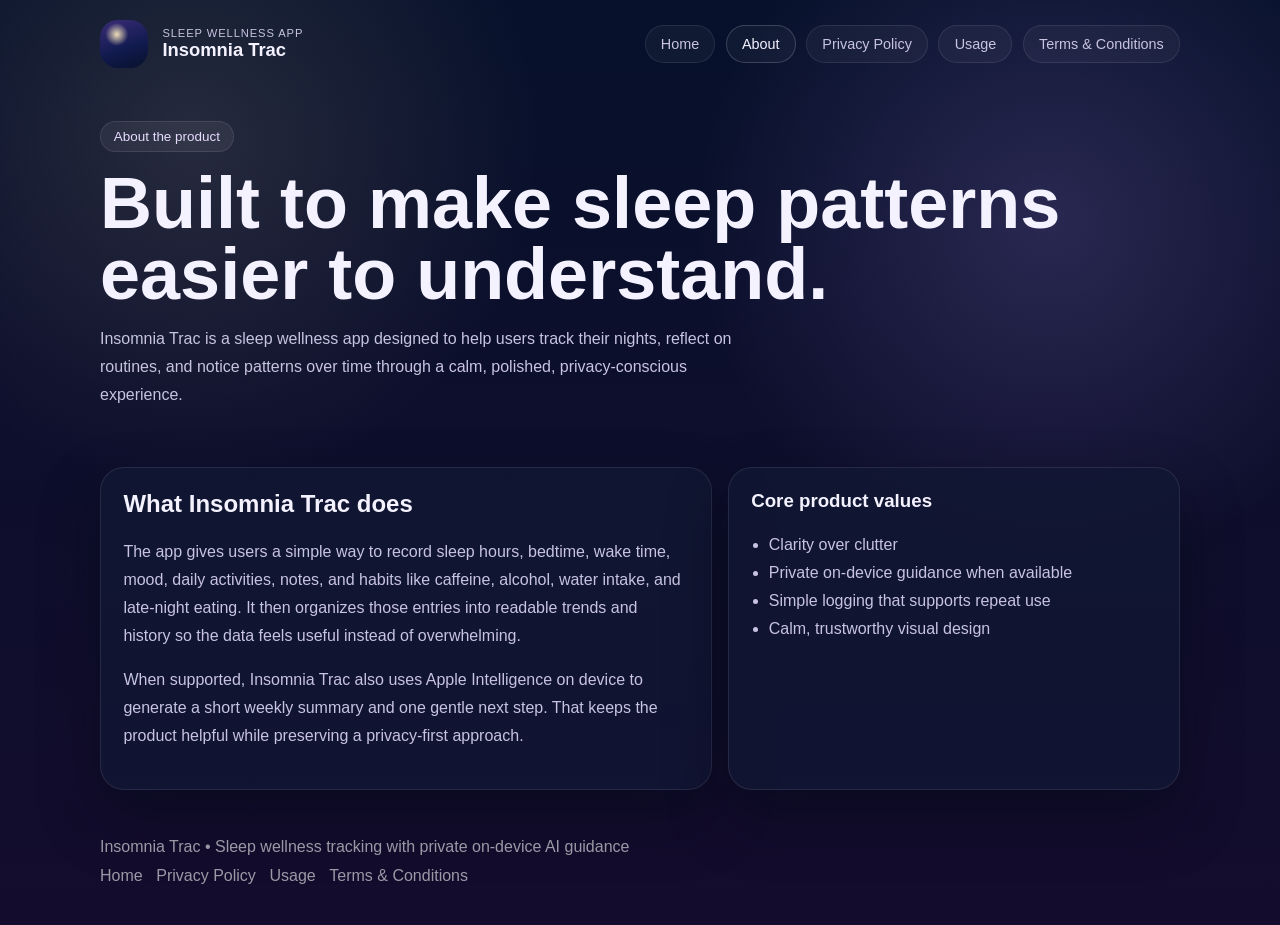
==== docs/about.html @ d86b2721 "Add About page for Insomnia Trac app This file provides an overview of the Insomnia Trac app, detail" ====
<!DOCTYPE html>
<html lang="en">
<head>
    <meta charset="UTF-8">
    <meta name="viewport" content="width=device-width, initial-scale=1.0">
    <title>About | Insomnia Trac</title>
    <meta name="description" content="Learn about Insomnia Trac, a sleep wellness app focused on logging patterns and private on-device AI guidance.">
    <style>
        :root {
            --bg-top: #07112b;
            --bg-bottom: #140c2d;
            --panel: rgba(17, 24, 52, 0.78);
            --line: rgba(255, 255, 255, 0.09);
            --text: #f4f2ff;
            --muted: #c7c3e0;
            --accent-soft: #e7dcff;
            --shadow: 0 28px 60px rgba(3, 7, 18, 0.42);
        }
        * { box-sizing: border-box; }
        body {
            margin: 0;
            font-family: "Avenir Next", "Nunito Sans", sans-serif;
            color: var(--text);
            background:
                radial-gradient(circle at 15% 15%, rgba(247, 231, 188, 0.12), transparent 26%),
                radial-gradient(circle at 82% 24%, rgba(184, 148, 255, 0.18), transparent 28%),
                linear-gradient(180deg, var(--bg-top), var(--bg-bottom));
        }
        a { color: inherit; text-decoration: none; }
        .container { width: min(1080px, calc(100% - 2rem)); margin: 0 auto; }
        .topbar {
            display: flex; justify-content: space-between; align-items: center; gap: 1rem;
            padding: 1.25rem 0 0.5rem;
        }
        .brand { display: flex; align-items: center; gap: 0.9rem; }
        .brand-mark {
            width: 3rem; height: 3rem; border-radius: 18px;
            background: radial-gradient(circle at 35% 30%, rgba(247,231,188,.95), transparent 25%), linear-gradient(160deg, #3b2c78, #121b50 56%, #07112b);
        }
        .brand-copy small { display:block; color: var(--muted); text-transform: uppercase; font-size: .7rem; letter-spacing:.08em; }
        .brand-copy strong { font-size: 1.15rem; }
        .site-nav { display:flex; flex-wrap:wrap; gap:.65rem; }
        .site-nav a {
            padding:.62rem .95rem; border-radius:999px; border:1px solid var(--line);
            background:rgba(255,255,255,.04); color:var(--muted); font-size:.9rem;
        }
        .site-nav a.active { color: var(--text); border-color: rgba(255,255,255,.18); }
        .hero { padding: 2.8rem 0 1.6rem; }
        .eyebrow {
            display:inline-flex; padding:.45rem .8rem; border-radius:999px; border:1px solid var(--line);
            background:rgba(255,255,255,.06); color:var(--accent-soft); font-size:.84rem;
        }
        h1 { margin: 1rem 0 0; font-size: clamp(2.7rem, 6vw, 4.5rem); line-height: .98; }
        .lead { margin-top: 1rem; color: var(--muted); max-width: 42rem; line-height: 1.75; }
        .grid { display:grid; grid-template-columns: 1.15fr .85fr; gap:1rem; padding: 1rem 0 2rem; }
        .card {
            background: var(--panel); border:1px solid var(--line); border-radius: 24px;
            padding: 1.4rem; box-shadow: var(--shadow);
        }
        .card h2, .card h3 { margin-top: 0; }
        .card p, .card li { color: var(--muted); line-height: 1.75; }
        ul { margin: 0; padding-left: 1.1rem; }
        footer { padding: 1rem 0 2.5rem; color: rgba(255,255,255,.58); }
        .footer-links { margin-top:.7rem; display:flex; flex-wrap:wrap; gap:.85rem; }
        @media (max-width: 900px) {
            .topbar, .grid { grid-template-columns: 1fr; flex-direction: column; align-items:flex-start; }
        }
    </style>
</head>
<body>
    <div class="container">
        <header class="topbar">
            <a class="brand" href="./index.html">
                <div class="brand-mark" aria-hidden="true"></div>
                <div class="brand-copy">
                    <small>Sleep wellness app</small>
                    <strong>Insomnia Trac</strong>
                </div>
            </a>
            <nav class="site-nav" aria-label="Primary">
                <a href="./index.html">Home</a>
                <a class="active" href="./about.html">About</a>
                <a href="./privacy-policy.html">Privacy Policy</a>
                <a href="./usage.html">Usage</a>
                <a href="./terms-and-conditions.html">Terms & Conditions</a>
            </nav>
        </header>

        <section class="hero">
            <div class="eyebrow">About the product</div>
            <h1>Built to make sleep patterns easier to understand.</h1>
            <p class="lead">Insomnia Trac is a sleep wellness app designed to help users track their nights, reflect on routines, and notice patterns over time through a calm, polished, privacy-conscious experience.</p>
        </section>

        <section class="grid">
            <article class="card">
                <h2>What Insomnia Trac does</h2>
                <p>The app gives users a simple way to record sleep hours, bedtime, wake time, mood, daily activities, notes, and habits like caffeine, alcohol, water intake, and late-night eating. It then organizes those entries into readable trends and history so the data feels useful instead of overwhelming.</p>
                <p>When supported, Insomnia Trac also uses Apple Intelligence on device to generate a short weekly summary and one gentle next step. That keeps the product helpful while preserving a privacy-first approach.</p>
            </article>

            <aside class="card">
                <h3>Core product values</h3>
                <ul>
                    <li>Clarity over clutter</li>
                    <li>Private on-device guidance when available</li>
                    <li>Simple logging that supports repeat use</li>
                    <li>Calm, trustworthy visual design</li>
                </ul>
            </aside>
        </section>

        <footer>
            <div>Insomnia Trac • Sleep wellness tracking with private on-device AI guidance</div>
            <div class="footer-links">
                <a href="./index.html">Home</a>
                <a href="./privacy-policy.html">Privacy Policy</a>
                <a href="./usage.html">Usage</a>
                <a href="./terms-and-conditions.html">Terms & Conditions</a>
            </div>
        </footer>
    </div>
</body>
</html>
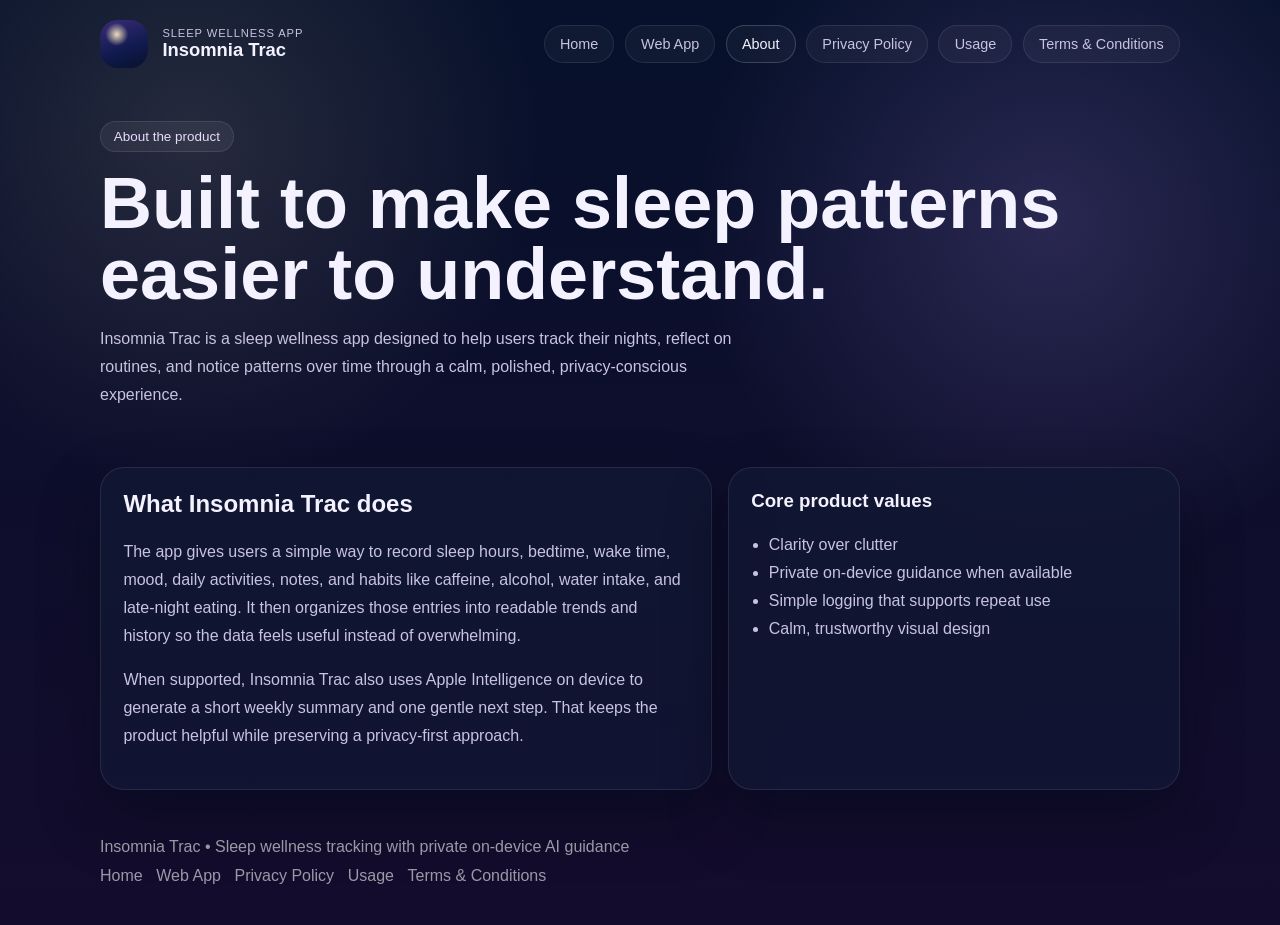
==== commit ff62ac15: "updates" ====
--- a/docs/about.html
+++ b/docs/about.html
@@ -79,6 +79,7 @@
             </a>
             <nav class="site-nav" aria-label="Primary">
                 <a href="./index.html">Home</a>
+                <a href="./app.html">Web App</a>
                 <a class="active" href="./about.html">About</a>
                 <a href="./privacy-policy.html">Privacy Policy</a>
                 <a href="./usage.html">Usage</a>
@@ -114,6 +115,7 @@
             <div>Insomnia Trac • Sleep wellness tracking with private on-device AI guidance</div>
             <div class="footer-links">
                 <a href="./index.html">Home</a>
+                <a href="./app.html">Web App</a>
                 <a href="./privacy-policy.html">Privacy Policy</a>
                 <a href="./usage.html">Usage</a>
                 <a href="./terms-and-conditions.html">Terms & Conditions</a>
